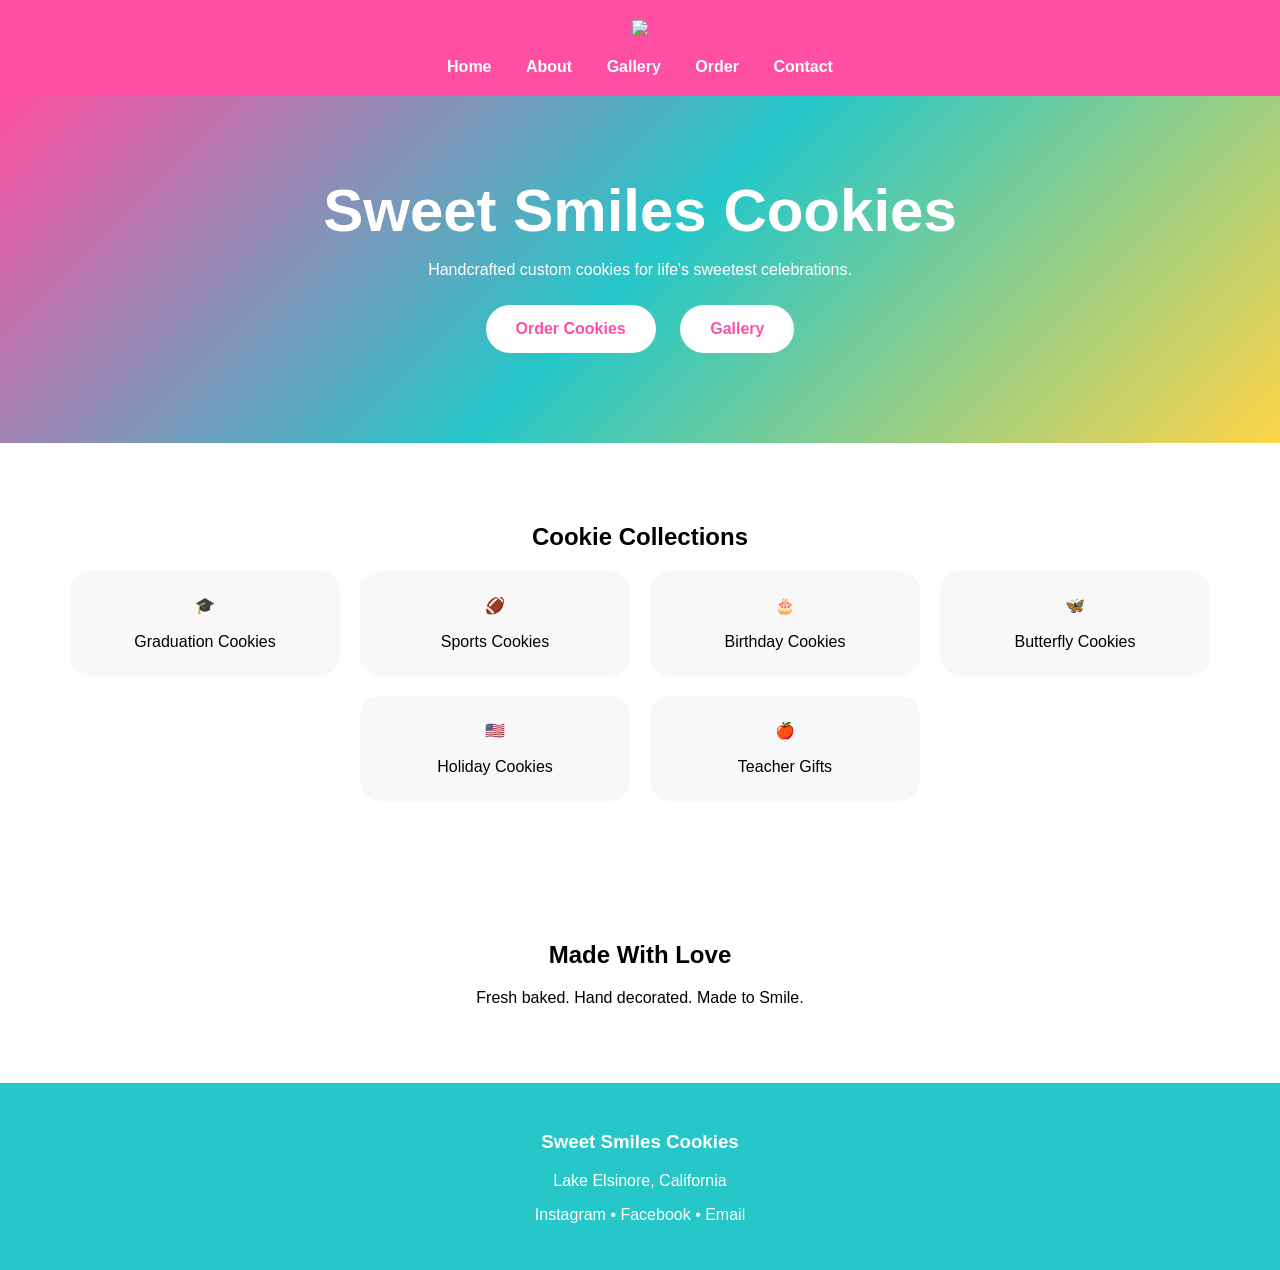
==== Index.html @ 75a0b163 "Add files via upload" ====
<!DOCTYPE html>
<html>
<head>
<title>Sweet Smiles Cookies</title>

<style>

body{
font-family:Arial,sans-serif;
margin:0;
background:#fff;
}

header{
background:#ff4fa3;
padding:20px;
text-align:center;
}

.logo{
width:250px;
}

nav a{
color:white;
text-decoration:none;
margin:15px;
font-weight:bold;
}

.hero{
background:linear-gradient(135deg,#ff4fa3,#25c7c9,#ffd447);
color:white;
padding:80px 20px;
text-align:center;
}

.hero h1{
font-size:60px;
margin:0;
}

.btn{
display:inline-block;
background:white;
color:#ff4fa3;
padding:15px 30px;
border-radius:50px;
margin:10px;
font-weight:bold;
text-decoration:none;
}

.section{
padding:60px 20px;
text-align:center;
}

.cards{
display:flex;
flex-wrap:wrap;
justify-content:center;
gap:20px;
}

.card{
background:#f8f8f8;
padding:25px;
border-radius:20px;
width:220px;
}

footer{
background:#25c7c9;
color:white;
padding:30px;
text-align:center;
}

</style>
</head>

<body>

<header>
<img src="logo.jpg" class="logo">
<br><br>

<nav>
<a href="#">Home</a>
<a href="#">About</a>
<a href="#">Gallery</a>
<a href="#">Order</a>
<a href="#">Contact</a>
</nav>
</header>

<section class="hero">
<h1>Sweet Smiles Cookies</h1>

<p>
Handcrafted custom cookies for life's sweetest celebrations.
</p>

<a href="#" class="btn">Order Cookies</a>
<a href="#" class="btn">Gallery</a>

</section>

<section class="section">

<h2>Cookie Collections</h2>

<div class="cards">

<div class="card">
🎓<br><br>
Graduation Cookies
</div>

<div class="card">
🏈<br><br>
Sports Cookies
</div>

<div class="card">
🎂<br><br>
Birthday Cookies
</div>

<div class="card">
🦋<br><br>
Butterfly Cookies
</div>

<div class="card">
🇺🇸<br><br>
Holiday Cookies
</div>

<div class="card">
🍎<br><br>
Teacher Gifts
</div>

</div>

</section>

<section class="section">

<h2>Made With Love</h2>

<p>
Fresh baked. Hand decorated. Made to Smile.
</p>

</section>

<footer>

<h3>Sweet Smiles Cookies</h3>

<p>Lake Elsinore, California</p>

<p>
Instagram • Facebook • Email
</p>

</footer>

</body>
</html>
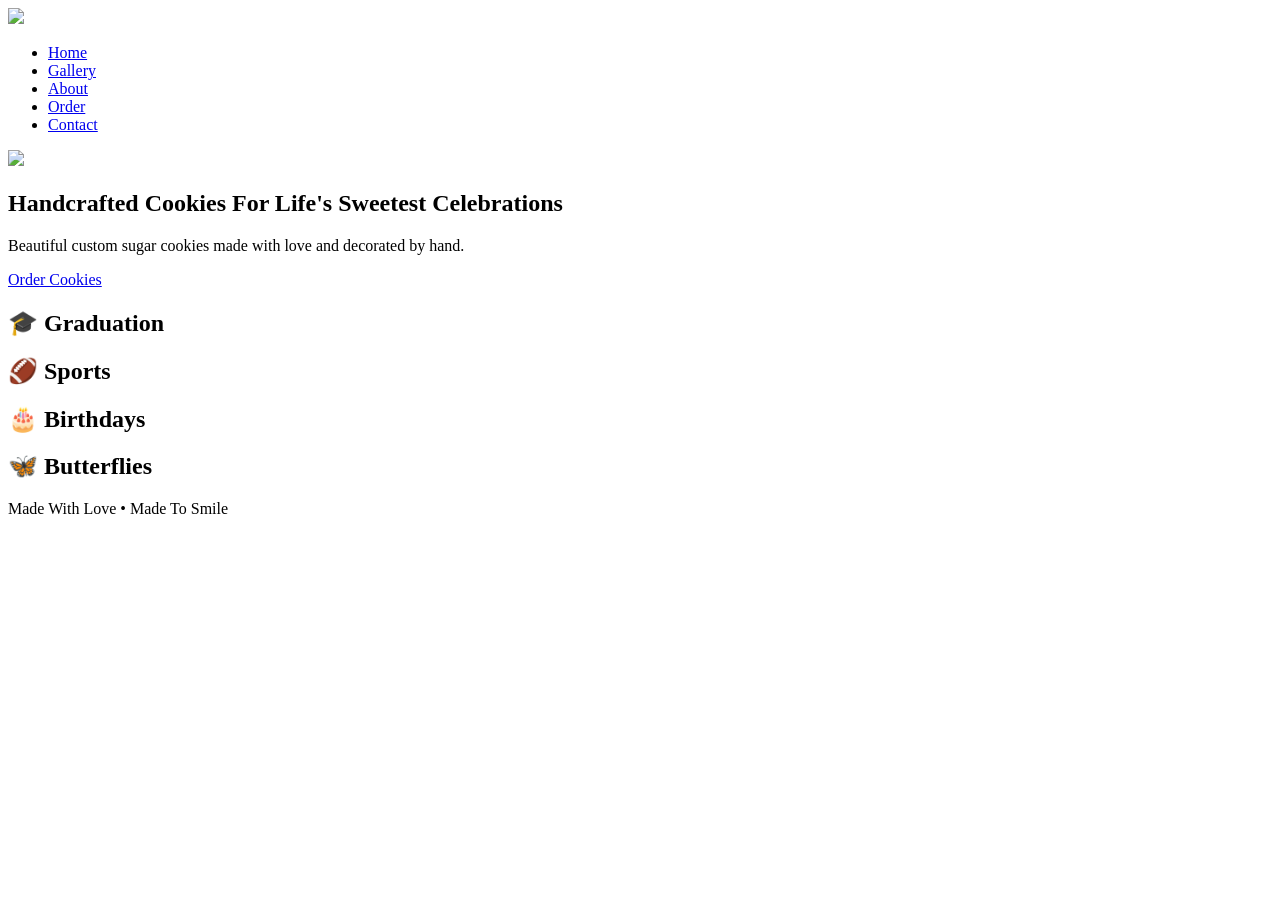
==== commit 6d1a08a9: "Add files via upload" ====
--- a/Index.html
+++ b/Index.html
@@ -1,172 +1,64 @@
 <!DOCTYPE html>
-<html>
+<html lang="en">
 <head>
+<meta charset="UTF-8">
+<meta name="viewport" content="width=device-width, initial-scale=1">
 <title>Sweet Smiles Cookies</title>
-
-<style>
-
-body{
-font-family:Arial,sans-serif;
-margin:0;
-background:#fff;
-}
-
-header{
-background:#ff4fa3;
-padding:20px;
-text-align:center;
-}
-
-.logo{
-width:250px;
-}
-
-nav a{
-color:white;
-text-decoration:none;
-margin:15px;
-font-weight:bold;
-}
-
-.hero{
-background:linear-gradient(135deg,#ff4fa3,#25c7c9,#ffd447);
-color:white;
-padding:80px 20px;
-text-align:center;
-}
-
-.hero h1{
-font-size:60px;
-margin:0;
-}
-
-.btn{
-display:inline-block;
-background:white;
-color:#ff4fa3;
-padding:15px 30px;
-border-radius:50px;
-margin:10px;
-font-weight:bold;
-text-decoration:none;
-}
-
-.section{
-padding:60px 20px;
-text-align:center;
-}
-
-.cards{
-display:flex;
-flex-wrap:wrap;
-justify-content:center;
-gap:20px;
-}
-
-.card{
-background:#f8f8f8;
-padding:25px;
-border-radius:20px;
-width:220px;
-}
-
-footer{
-background:#25c7c9;
-color:white;
-padding:30px;
-text-align:center;
-}
-
-</style>
+<link rel="stylesheet" href="css/style.css">
 </head>
 
 <body>
 
 <header>
-<img src="logo.jpg" class="logo">
-<br><br>
+<nav>
+<img src="images/logo-small.jpg" class="nav-logo">
 
-<nav>
-<a href="#">Home</a>
-<a href="#">About</a>
-<a href="#">Gallery</a>
-<a href="#">Order</a>
-<a href="#">Contact</a>
+<ul>
+<li><a href="index.html">Home</a></li>
+<li><a href="gallery.html">Gallery</a></li>
+<li><a href="about.html">About</a></li>
+<li><a href="order.html">Order</a></li>
+<li><a href="contact.html">Contact</a></li>
+</ul>
 </nav>
 </header>
 
 <section class="hero">
-<h1>Sweet Smiles Cookies</h1>
+
+<img src="images/logo-large.jpg" class="hero-logo">
+
+<h1>Handcrafted Cookies For Life's Sweetest Celebrations</h1>
 
 <p>
-Handcrafted custom cookies for life's sweetest celebrations.
+Beautiful custom sugar cookies made with love and decorated by hand.
 </p>
 
-<a href="#" class="btn">Order Cookies</a>
-<a href="#" class="btn">Gallery</a>
+<a href="order.html" class="button">Order Cookies</a>
 
 </section>
 
-<section class="section">
+<section class="features">
 
-<h2>Cookie Collections</h2>
-
-<div class="cards">
-
-<div class="card">
-🎓<br><br>
-Graduation Cookies
+<div class="feature">
+<h2>🎓 Graduation</h2>
 </div>
 
-<div class="card">
-🏈<br><br>
-Sports Cookies
+<div class="feature">
+<h2>🏈 Sports</h2>
 </div>
 
-<div class="card">
-🎂<br><br>
-Birthday Cookies
+<div class="feature">
+<h2>🎂 Birthdays</h2>
 </div>
 
-<div class="card">
-🦋<br><br>
-Butterfly Cookies
-</div>
-
-<div class="card">
-🇺🇸<br><br>
-Holiday Cookies
-</div>
-
-<div class="card">
-🍎<br><br>
-Teacher Gifts
-</div>
-
+<div class="feature">
+<h2>🦋 Butterflies</h2>
 </div>
 
 </section>
 
-<section class="section">
-
-<h2>Made With Love</h2>
-
-<p>
-Fresh baked. Hand decorated. Made to Smile.
-</p>
-
-</section>
-
 <footer>
-
-<h3>Sweet Smiles Cookies</h3>
-
-<p>Lake Elsinore, California</p>
-
-<p>
-Instagram • Facebook • Email
-</p>
-
+<p>Made With Love • Made To Smile</p>
 </footer>
 
 </body>
